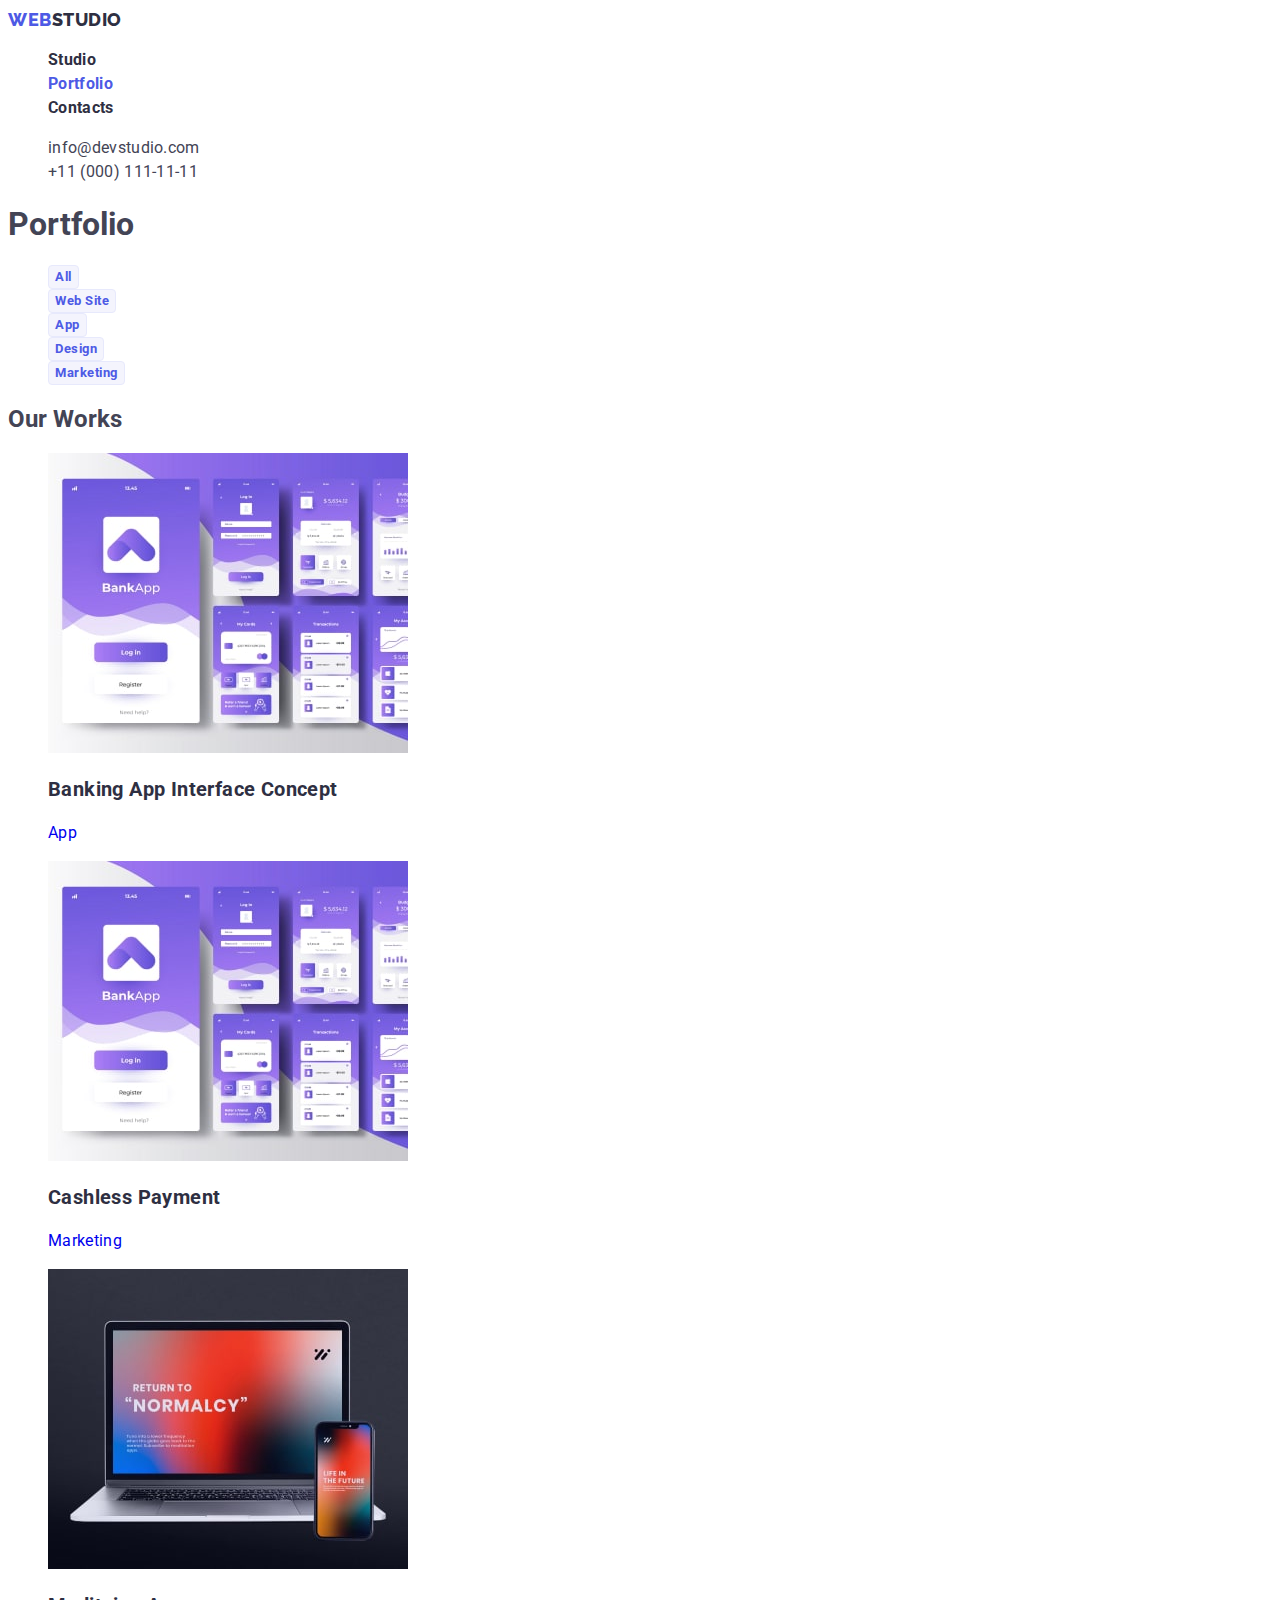
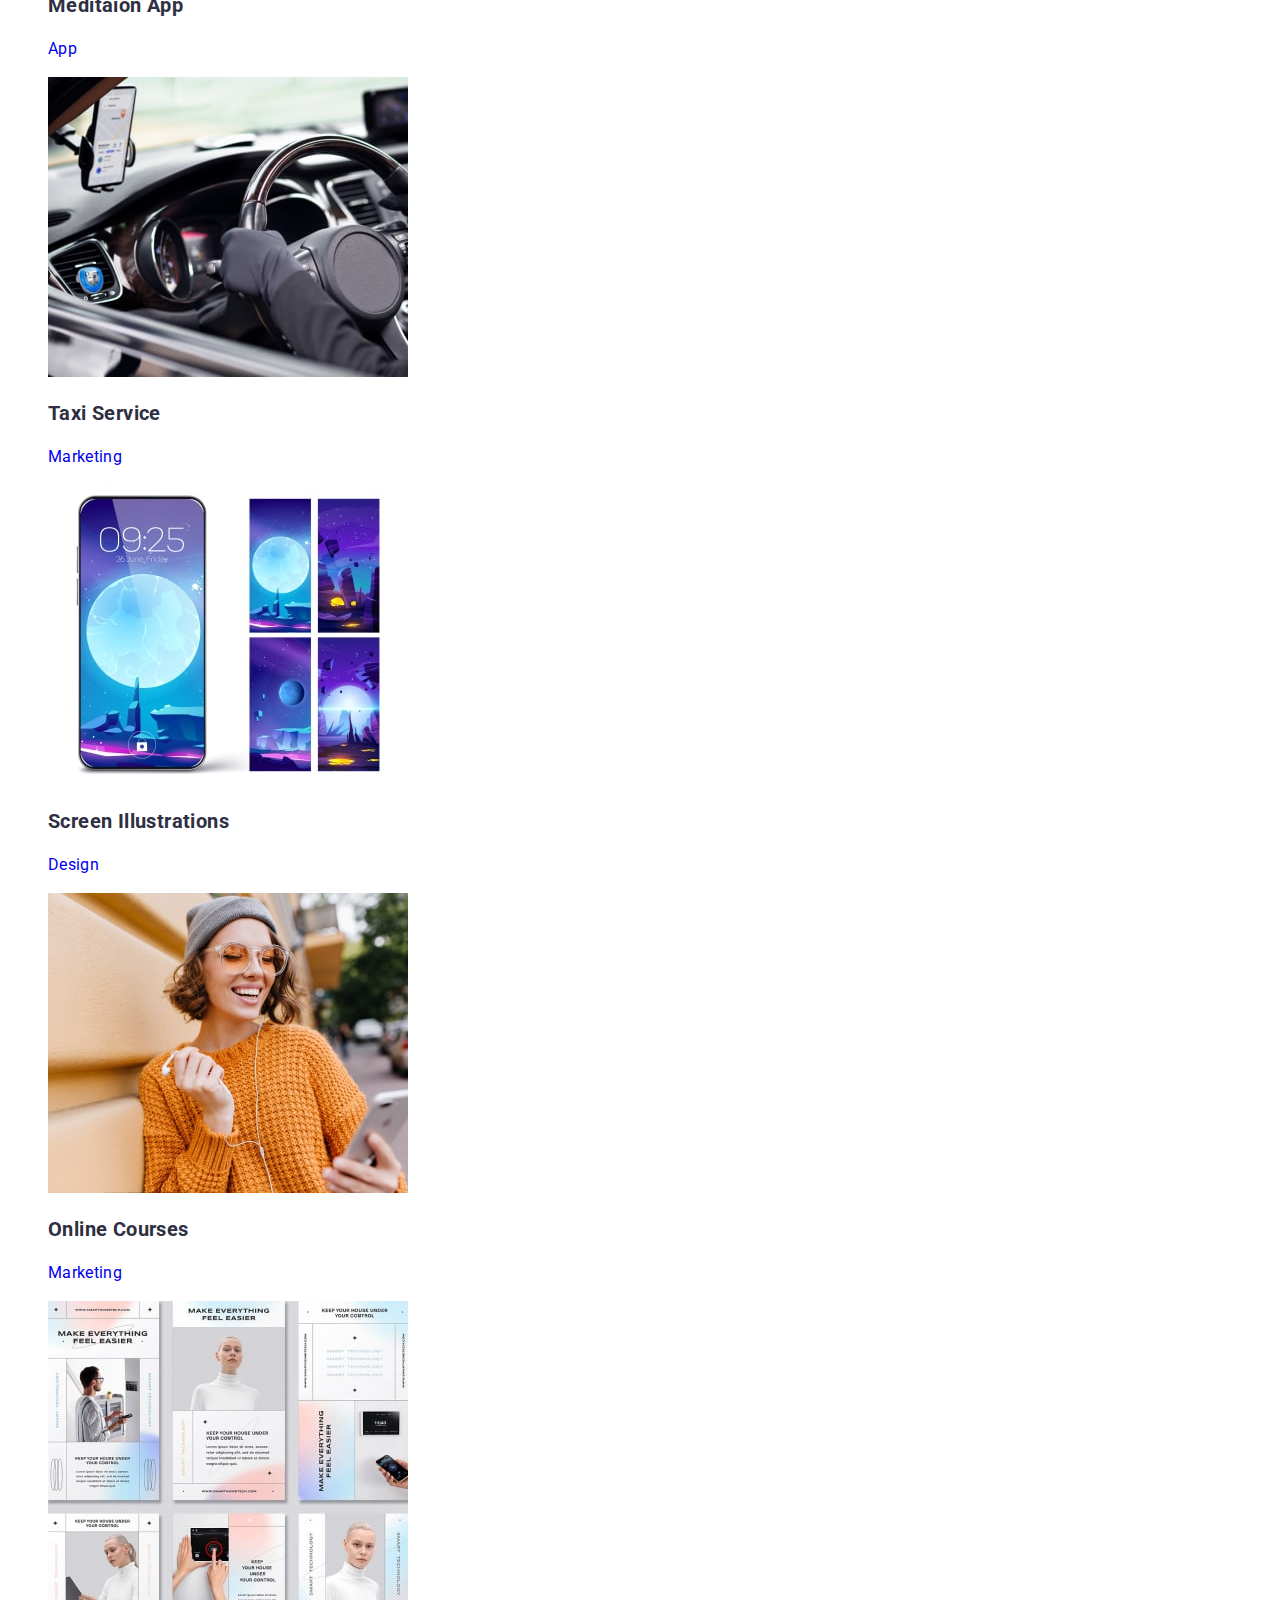
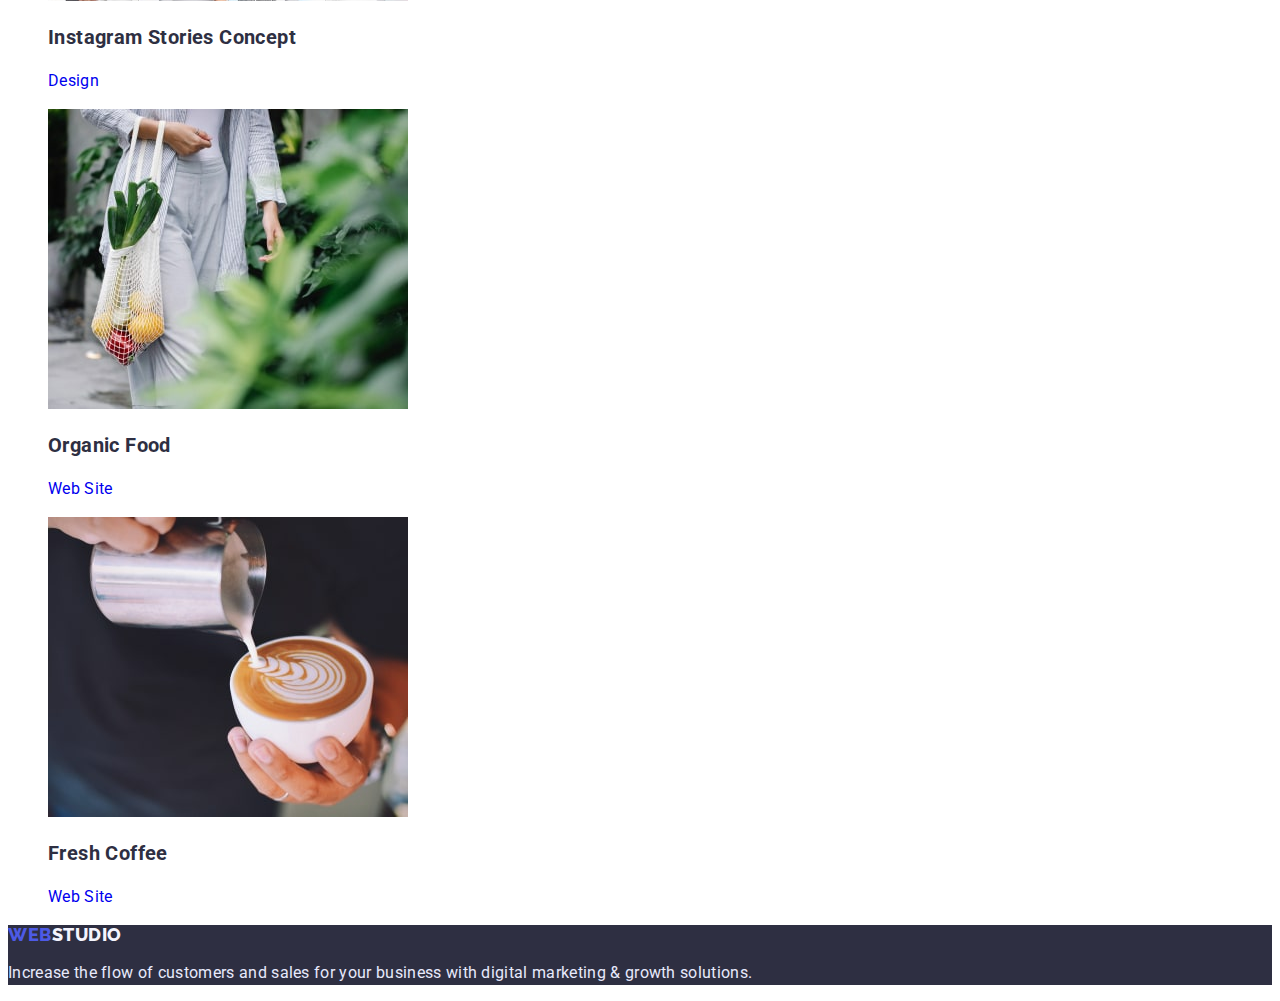
==== portfolio.html @ 01891605 "copyed files from homework 2" ====
<!DOCTYPE html>
<html lang="en">
  <head>
    <meta charset="UTF-8" />
    <meta http-equiv="X-UA-Compatible" content="IE=edge" />
    <meta name="viewport" content="width=device-width, initial-scale=1.0" />
    <title>WebStudio</title>
    <link href="https://fonts.googleapis.com/css2?family=Raleway:wght@800&family=Roboto:wght@400;500;700;900&display=swap" rel="stylesheet" />
    <link rel="stylesheet" href="./css/styles.css" />
  </head>
  <body>
    <header class="header">
      <nav class="header-nav">
        <a class="header-logo logo link" href="./index.html"><span class="logo-start">WEB</span><span class="logo-end">STUDIO</span></a>
        <ul class="header-list list">
          <li>
            <a class="nav-link link" href="./index.html">Studio</a>
          </li>
          <li>
            <a class="nav-link link" href="./portfolio.html"><span class="active-page">Portfolio</span></a>
          </li>
          <li><a class="nav-link link" href="#">Contacts</a></li>
        </ul>
      </nav>
      <ul class="header-contacts list">
        <li><a class="contacts-link link" href="mailto:info@devstudio.com">info@devstudio.com</a></li>
        <li><a class="contacts-link link" href="tel:+110001111111">+11 (000) 111-11-11</a></li>
      </ul>
    </header>
    <main>
      <h1>Portfolio</h1>
      <section>
        <ul class="portfolio-filter list">
          <li><button type="button" class="filter-btn btn">All</button></li>
          <li><button type="button" class="filter-btn btn">Web Site</button></li>
          <li><button type="button" class="filter-btn btn">App</button></li>
          <li><button type="button" class="filter-btn btn">Design</button></li>
          <li><button type="button" class="filter-btn btn">Marketing</button></li>
        </ul>
        <h2>Our Works</h2>
        <ul class="works list">
          <li>
            <a class="link" href="#">
              <img src="./images/portfolio/image-1.jpg" alt="Banking App Interface Concept" width="360" height="300" />
              <h3 class="subtitle">Banking App Interface Concept</h3>
              <p class="text">App</p>
            </a>
          </li>
          <li>
            <a class="link" href="#">
              <img src="./images/portfolio/image-1.jpg" alt="Banking App Interface Concept" width="360" height="300" />
              <h3 class="subtitle">Cashless Payment</h3>
              <p class="text">Marketing</p>
            </a>
          </li>
          <li>
            <a class="link" href="#">
              <img src="./images/portfolio/image-3.jpg" alt="Meditaion App for desktop and mobile phone" width="360" height="300" />
              <h3 class="subtitle">Meditaion App</h3>
              <p class="text">App</p>
            </a>
          </li>
          <li>
            <a class="link" href="#">
              <img src="./images/portfolio/image-4.jpg" alt="Driver in car" width="360" height="300" />
              <h3 class="subtitle">Taxi Service</h3>
              <p class="text">Marketing</p>
            </a>
          </li>
          <li>
            <a class="link" href="#">
              <img src="./images/portfolio/image-5.jpg" alt=" Mobile phone Screen Illustrations" width="360" height="300" />
              <h3 class="subtitle">Screen Illustrations</h3>
              <p class="text">Design</p>
            </a>
          </li>
          <li>
            <a class="link" href="#">
              <img src="./images/portfolio/image-6.jpg" alt="Happy girl with mobile phone" width="360" height="300" />
              <h3 class="subtitle">Online Courses</h3>
              <p class="text">Marketing</p>
            </a>
          </li>
          <li>
            <a class="link" href="#">
              <img src="./images/portfolio/image-7.jpg" alt="Instagram Stories Concept" width="360" height="300" />
              <h3 class="subtitle">Instagram Stories Concept</h3>
              <p class="text">Design</p>
            </a>
          </li>
          <li>
            <a class="link" href="#">
              <img src="./images/portfolio/image-8.jpg" alt="Woman with vegetables in a bag" width="360" height="300" />
              <h3 class="subtitle">Organic Food</h3>
              <p class="text">Web Site</p>
            </a>
          </li>
          <li>
            <a class="link" href="#">
              <img src="./images/portfolio/image-9.jpg" alt="The man makes coffee" width="360" height="300" />
              <h3 class="subtitle">Fresh Coffee</h3>
              <p class="text">Web Site</p>
            </a>
          </li>
        </ul>
      </section>
    </main>
    <footer class="footer">
      <div>
        <a class="footer-logo logo link" href="./index.html"><span class="logo-start">WEB</span><span class="logo-end">STUDIO</span></a>
        <p class="footer-text text">Increase the flow of customers and sales for your business with digital marketing & growth solutions.</p>
      </div>
    </footer>
  </body>
</html>
---- css/styles.css ----
:root {
  /*_________COLOR SCHEME________*/

  /* iris-color*/
  --primary-brand-color: #4d5ae5;
  /* navy-blue-color */
  --dark-color: #2e2f42;
  /* green-color */
  --success-color: #31d0aa;
  /* slate-color */
  --text-color: #434455;
  /* light-text-color */
  --subtle-text-color: #8e8f99;
  /*cornflower-color*/
  --accent-color: #e7e9fc;
  /* cloud-color */
  --light-color: #f4f4fd;
  /* clean */
  --clean-color: #ffffff;
}

body {
  font-family: 'Roboto', 'Helvetica Neue', 'Verdana', 'Tahoma', sans-serif;
  font-size: 16px;
  color: var(--text-color);
  background-color: var(--clean-color);
}

/*_________NULL STYLE________*/
.list {
  list-style: none;
}
.link {
  text-decoration: none;
}
.link:active,
.link:visited {
  color: var(--text-color);
}

/*________DEFAULT STYLE________*/
.btn {
  font-family: 'Roboto';
  cursor: pointer;
  font-weight: 700;
  line-height: 1.5;
  letter-spacing: 0.04em;
}

.title {
  font-weight: 700;
  font-size: 36px;
  line-height: 1.11;
  letter-spacing: 0.02em;
  text-align: center;
  text-transform: capitalize;
  color: var(--dark-color);
}

.subtitle {
  font-weight: 700;
  font-size: 20px;
  line-height: 1.2;
  letter-spacing: 0.02em;
  color: var(--dark-color);
}

.text {
  line-height: 1.5;
  letter-spacing: 0.02em;
}

.active-page {
  color: var(--primary-brand-color);
}

/*_______HEADER________*/
.header {
  background-color: var(--clean-color);
}

.logo {
  font-family: 'Raleway', sans-serif;
  font-weight: 800;
  font-size: 18px;
  line-height: 1.33;
  letter-spacing: 0.03em;
}

.logo-start {
  color: var(--primary-brand-color);
}

.header-logo .logo-end {
  color: var(--dark-color);
}

.nav-link {
  font-weight: 700;
  color: var(--dark-color);
  line-height: 1.5;
  letter-spacing: 0.02em;
}

.nav-link:hover,
.nav-link:focus {
  color: var(--primary-brand-color);
}

.contacts-link {
  color: var(--text-color);
  line-height: 1.5;
  letter-spacing: 0.02em;
}

.contacts-link:hover,
.contacts-link:focus {
  color: var(--primary-brand-color);
}

/*________index.html MAIN________*/

/*_____HERO____ */
.hero {
  background-color: var(--dark-color);
}

.hero-title {
  font-family: 'Roboto';
  font-style: normal;
  font-weight: 700;
  font-size: 56px;
  line-height: 1.07;
  letter-spacing: 0.02em;
  text-align: center;
  color: var(--clean-color);
}

.hero-btn {
  line-height: 1.18;
  color: var(--clean-color);
  border: none;
  background: var(--primary-brand-color);
  box-shadow: 0px 4px 4px rgba(0, 0, 0, 0.15);
  border-radius: 4px;
}

/*____BENEFITS SECTION____*/
/*____SERVISES SECTION____*/

/*____TEAM SECTION____*/
.team {
  background-color: var(--light-color);
}

/*_______portfolio.html MAIN________*/

/*____FILTER SECTION____*/
.filter-btn {
  color: var(--primary-brand-color);
  background: var(--light-color);
  border: 1px solid var(--accent-color);
  border-radius: 4px;
}

.filter-btn:hover,
.filter-btn:focus {
  color: var(--clean-color);
  background: var(--primary-brand-color);
  box-shadow: 0px 3px 1px rgba(0, 0, 0, 0.1), 0px 2px 1px rgba(0, 0, 0, 0.08), 0px 2px 2px rgba(0, 0, 0, 0.12);
  border-radius: 4px;
}

/*________FOOTER________*/
.footer {
  background-color: var(--dark-color);
}

.footer-logo {
  line-height: 1.16;
}

.footer-logo .logo-end {
  color: var(--light-color);
}

.footer-text {
  color: var(--accent-color);
}
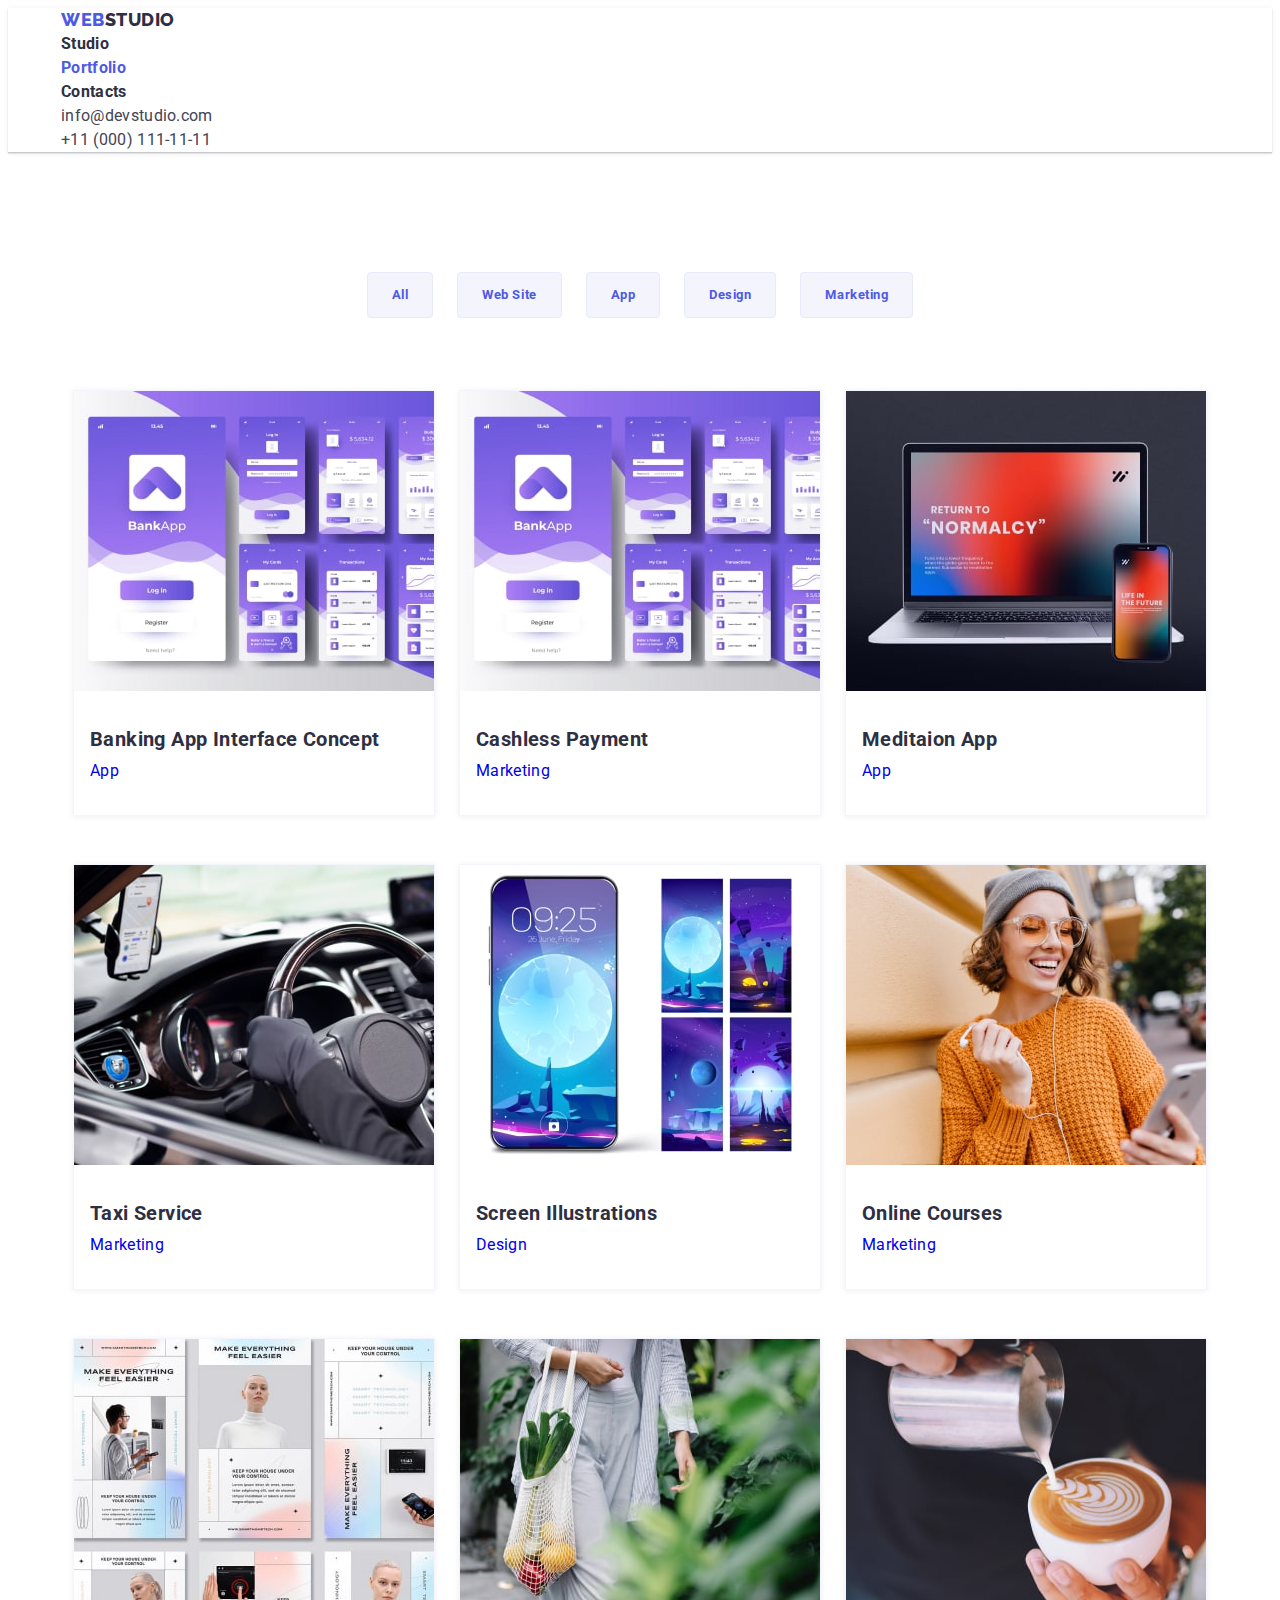
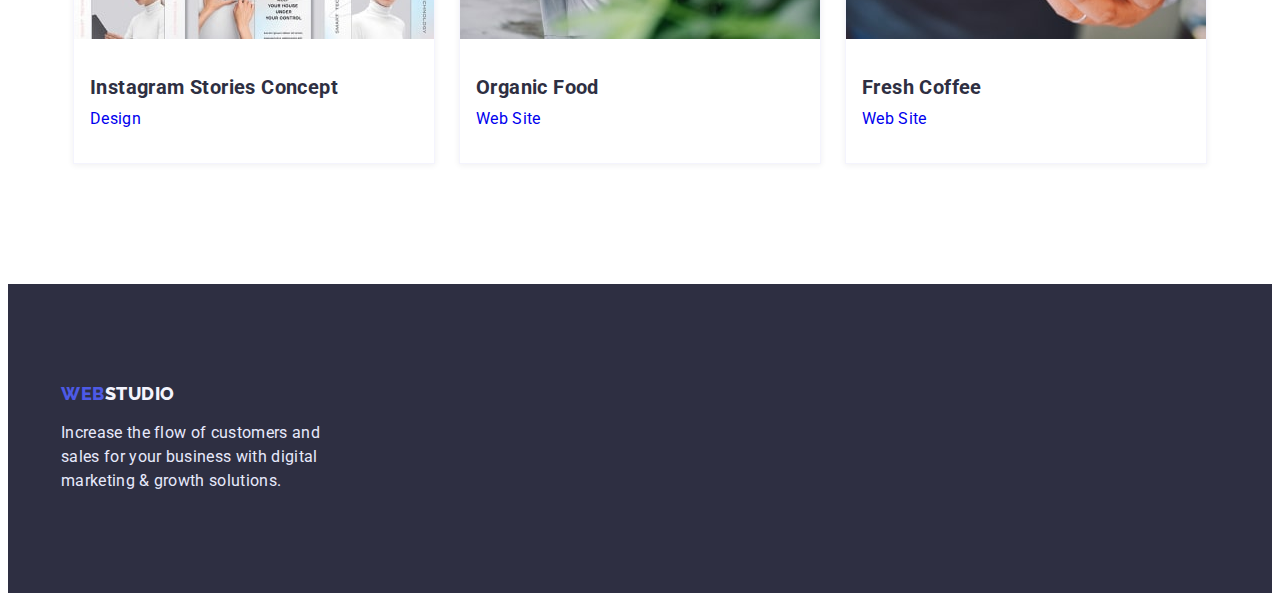
==== commit c02fa152: "portfolio blocks without header" ====
--- a/portfolio.html
+++ b/portfolio.html
@@ -5,108 +5,125 @@
     <meta http-equiv="X-UA-Compatible" content="IE=edge" />
     <meta name="viewport" content="width=device-width, initial-scale=1.0" />
     <title>WebStudio</title>
+    <link
+      rel="stylesheet"
+      href="https://cdnjs.cloudflare.com/ajax/libs/modern-normalize/1.1.0/modern-normalize.min.css"
+      integrity="sha512-wpPYUAdjBVSE4KJnH1VR1HeZfpl1ub8YT/NKx4PuQ5NmX2tKuGu6U/JRp5y+Y8XG2tV+wKQpNHVUX03MfMFn9Q=="
+      crossorigin="anonymous"
+      referrerpolicy="no-referrer"
+    />
     <link href="https://fonts.googleapis.com/css2?family=Raleway:wght@800&family=Roboto:wght@400;500;700;900&display=swap" rel="stylesheet" />
     <link rel="stylesheet" href="./css/styles.css" />
   </head>
   <body>
     <header class="header">
-      <nav class="header-nav">
-        <a class="header-logo logo link" href="./index.html"><span class="logo-start">WEB</span><span class="logo-end">STUDIO</span></a>
-        <ul class="header-list list">
-          <li>
-            <a class="nav-link link" href="./index.html">Studio</a>
-          </li>
-          <li>
-            <a class="nav-link link" href="./portfolio.html"><span class="active-page">Portfolio</span></a>
-          </li>
-          <li><a class="nav-link link" href="#">Contacts</a></li>
+      <div class="container">
+        <nav class="header-nav">
+          <a class="header-logo logo link" href="./index.html"><span class="logo-start">WEB</span><span class="logo-end">STUDIO</span></a>
+          <ul class="header-list list">
+            <li>
+              <a class="nav-link link" href="./index.html">Studio</a>
+            </li>
+            <li>
+              <a class="nav-link link" href="./portfolio.html"><span class="active-page">Portfolio</span></a>
+            </li>
+            <li><a class="nav-link link" href="#">Contacts</a></li>
+          </ul>
+        </nav>
+        <ul class="header-contacts list">
+          <li><a class="contacts-link link" href="mailto:info@devstudio.com">info@devstudio.com</a></li>
+          <li><a class="contacts-link link" href="tel:+110001111111">+11 (000) 111-11-11</a></li>
         </ul>
-      </nav>
-      <ul class="header-contacts list">
-        <li><a class="contacts-link link" href="mailto:info@devstudio.com">info@devstudio.com</a></li>
-        <li><a class="contacts-link link" href="tel:+110001111111">+11 (000) 111-11-11</a></li>
-      </ul>
+      </div>
     </header>
     <main>
-      <h1>Portfolio</h1>
-      <section>
-        <ul class="portfolio-filter list">
-          <li><button type="button" class="filter-btn btn">All</button></li>
-          <li><button type="button" class="filter-btn btn">Web Site</button></li>
-          <li><button type="button" class="filter-btn btn">App</button></li>
-          <li><button type="button" class="filter-btn btn">Design</button></li>
-          <li><button type="button" class="filter-btn btn">Marketing</button></li>
-        </ul>
-        <h2>Our Works</h2>
-        <ul class="works list">
-          <li>
-            <a class="link" href="#">
-              <img src="./images/portfolio/image-1.jpg" alt="Banking App Interface Concept" width="360" height="300" />
-              <h3 class="subtitle">Banking App Interface Concept</h3>
-              <p class="text">App</p>
-            </a>
-          </li>
-          <li>
-            <a class="link" href="#">
-              <img src="./images/portfolio/image-1.jpg" alt="Banking App Interface Concept" width="360" height="300" />
-              <h3 class="subtitle">Cashless Payment</h3>
-              <p class="text">Marketing</p>
-            </a>
-          </li>
-          <li>
-            <a class="link" href="#">
-              <img src="./images/portfolio/image-3.jpg" alt="Meditaion App for desktop and mobile phone" width="360" height="300" />
-              <h3 class="subtitle">Meditaion App</h3>
-              <p class="text">App</p>
-            </a>
-          </li>
-          <li>
-            <a class="link" href="#">
-              <img src="./images/portfolio/image-4.jpg" alt="Driver in car" width="360" height="300" />
-              <h3 class="subtitle">Taxi Service</h3>
-              <p class="text">Marketing</p>
-            </a>
-          </li>
-          <li>
-            <a class="link" href="#">
-              <img src="./images/portfolio/image-5.jpg" alt=" Mobile phone Screen Illustrations" width="360" height="300" />
-              <h3 class="subtitle">Screen Illustrations</h3>
-              <p class="text">Design</p>
-            </a>
-          </li>
-          <li>
-            <a class="link" href="#">
-              <img src="./images/portfolio/image-6.jpg" alt="Happy girl with mobile phone" width="360" height="300" />
-              <h3 class="subtitle">Online Courses</h3>
-              <p class="text">Marketing</p>
-            </a>
-          </li>
-          <li>
-            <a class="link" href="#">
-              <img src="./images/portfolio/image-7.jpg" alt="Instagram Stories Concept" width="360" height="300" />
-              <h3 class="subtitle">Instagram Stories Concept</h3>
-              <p class="text">Design</p>
-            </a>
-          </li>
-          <li>
-            <a class="link" href="#">
-              <img src="./images/portfolio/image-8.jpg" alt="Woman with vegetables in a bag" width="360" height="300" />
-              <h3 class="subtitle">Organic Food</h3>
-              <p class="text">Web Site</p>
-            </a>
-          </li>
-          <li>
-            <a class="link" href="#">
-              <img src="./images/portfolio/image-9.jpg" alt="The man makes coffee" width="360" height="300" />
-              <h3 class="subtitle">Fresh Coffee</h3>
-              <p class="text">Web Site</p>
-            </a>
-          </li>
-        </ul>
+      <h1 class="visually-hidden">Portfolio</h1>
+      <section class="section">
+        <div class="container">
+          <ul class="portfolio-filter list">
+            <li><button type="button" class="filter-btn btn">All</button></li>
+            <li><button type="button" class="filter-btn btn">Web Site</button></li>
+            <li><button type="button" class="filter-btn btn">App</button></li>
+            <li><button type="button" class="filter-btn btn">Design</button></li>
+            <li><button type="button" class="filter-btn btn">Marketing</button></li>
+          </ul>
+          <h2 class="visually-hidden">Our Works</h2>
+          <ul class="works list">
+            <li class="works-item">
+              <a class="link" href="#">
+                <img class="list-img" src="./images/portfolio/image-1.jpg" alt="Banking App Interface Concept" width="360" height="300" />
+                <h3 class="subtitle">Banking App Interface Concept</h3>
+                <p class="text">App</p>
+              </a>
+            </li>
+            <li class="works-item">
+              <a class="link" href="#">
+                <img class="list-img" src="./images/portfolio/image-1.jpg" alt="Banking App Interface Concept" width="360" height="300" />
+                <h3 class="subtitle">Cashless Payment</h3>
+                <p class="text">Marketing</p>
+              </a>
+            </li>
+            <li class="works-item">
+              <a class="link" href="#">
+                <img
+                  class="list-img"
+                  src="./images/portfolio/image-3.jpg"
+                  alt="Meditaion App for desktop and mobile phone"
+                  width="360"
+                  height="300"
+                />
+                <h3 class="subtitle">Meditaion App</h3>
+                <p class="text">App</p>
+              </a>
+            </li>
+            <li class="works-item">
+              <a class="link" href="#">
+                <img class="list-img" src="./images/portfolio/image-4.jpg" alt="Driver in car" width="360" height="300" />
+                <h3 class="subtitle">Taxi Service</h3>
+                <p class="text">Marketing</p>
+              </a>
+            </li>
+            <li class="works-item">
+              <a class="link" href="#">
+                <img class="list-img" src="./images/portfolio/image-5.jpg" alt=" Mobile phone Screen Illustrations" width="360" height="300" />
+                <h3 class="subtitle">Screen Illustrations</h3>
+                <p class="text">Design</p>
+              </a>
+            </li>
+            <li class="works-item">
+              <a class="link" href="#">
+                <img class="list-img" src="./images/portfolio/image-6.jpg" alt="Happy girl with mobile phone" width="360" height="300" />
+                <h3 class="subtitle">Online Courses</h3>
+                <p class="text">Marketing</p>
+              </a>
+            </li>
+            <li class="works-item">
+              <a class="link" href="#">
+                <img class="list-img" src="./images/portfolio/image-7.jpg" alt="Instagram Stories Concept" width="360" height="300" />
+                <h3 class="subtitle">Instagram Stories Concept</h3>
+                <p class="text">Design</p>
+              </a>
+            </li>
+            <li class="works-item">
+              <a class="link" href="#">
+                <img class="list-img" src="./images/portfolio/image-8.jpg" alt="Woman with vegetables in a bag" width="360" height="300" />
+                <h3 class="subtitle">Organic Food</h3>
+                <p class="text">Web Site</p>
+              </a>
+            </li>
+            <li class="works-item">
+              <a class="link" href="#">
+                <img class="list-img" src="./images/portfolio/image-9.jpg" alt="The man makes coffee" width="360" height="300" />
+                <h3 class="subtitle">Fresh Coffee</h3>
+                <p class="text">Web Site</p>
+              </a>
+            </li>
+          </ul>
+        </div>
       </section>
     </main>
     <footer class="footer">
-      <div>
+      <div class="container">
         <a class="footer-logo logo link" href="./index.html"><span class="logo-start">WEB</span><span class="logo-end">STUDIO</span></a>
         <p class="footer-text text">Increase the flow of customers and sales for your business with digital marketing & growth solutions.</p>
       </div>
--- a/css/styles.css
+++ b/css/styles.css
@@ -27,15 +27,39 @@
 }
 
 /*_________NULL STYLE________*/
+h1,
+h2,
+h3 {
+  margin-top: 0;
+  margin-bottom: 0;
+}
 .list {
   list-style: none;
-}
+
+  padding-left: 0;
+  margin-top: 0;
+  margin-bottom: 0;
+}
+
 .link {
   text-decoration: none;
 }
 .link:active,
 .link:visited {
   color: var(--text-color);
+}
+
+.visually-hidden {
+  position: absolute;
+  width: 1px;
+  height: 1px;
+  margin: -1px;
+  border: 0;
+  padding: 0;
+  white-space: nowrap;
+  clip-path: inset(100%);
+  clip: rect(0 0 0 0);
+  overflow: hidden;
 }
 
 /*________DEFAULT STYLE________*/
@@ -47,6 +71,13 @@
   letter-spacing: 0.04em;
 }
 
+.container {
+  width: 1158px;
+  padding-left: 12px;
+  padding-right: 12px;
+  margin: 0 auto;
+}
+
 .title {
   font-weight: 700;
   font-size: 36px;
@@ -55,6 +86,8 @@
   text-align: center;
   text-transform: capitalize;
   color: var(--dark-color);
+
+  margin-bottom: 72px;
 }
 
 .subtitle {
@@ -63,20 +96,36 @@
   line-height: 1.2;
   letter-spacing: 0.02em;
   color: var(--dark-color);
+
+  margin-bottom: 8px;
 }
 
 .text {
   line-height: 1.5;
   letter-spacing: 0.02em;
+
+  margin-top: 0;
+  margin-bottom: 0;
 }
 
 .active-page {
   color: var(--primary-brand-color);
+}
+
+.list-img {
+  margin-bottom: 32px;
+}
+
+.section {
+  padding-top: 120px;
+  padding-bottom: 120px;
 }
 
 /*_______HEADER________*/
 .header {
   background-color: var(--clean-color);
+  border-bottom: 1px transparent;
+  box-shadow: 0px 2px 1px rgba(46, 47, 66, 0.08), 0px 1px 1px rgba(46, 47, 66, 0.16), 0px 1px 6px rgba(46, 47, 66, 0.08);
 }
 
 .logo {
@@ -107,6 +156,11 @@
   color: var(--primary-brand-color);
 }
 
+.header-contacts {
+  margin-bottom: 0;
+  margin-top: 0;
+}
+
 .contacts-link {
   color: var(--text-color);
   line-height: 1.5;
@@ -123,6 +177,7 @@
 /*_____HERO____ */
 .hero {
   background-color: var(--dark-color);
+  text-align: center;
 }
 
 .hero-title {
@@ -134,33 +189,93 @@
   letter-spacing: 0.02em;
   text-align: center;
   color: var(--clean-color);
+
+  margin-bottom: 48px;
+  margin-top: 0;
 }
 
 .hero-btn {
   line-height: 1.18;
   color: var(--clean-color);
+
   border: none;
   background: var(--primary-brand-color);
   box-shadow: 0px 4px 4px rgba(0, 0, 0, 0.15);
   border-radius: 4px;
+
+  min-width: 170px;
+  padding: 16px 32px;
 }
 
 /*____BENEFITS SECTION____*/
+
+.section .benefits {
+  padding-bottom: 120px;
+}
+
+.benefits-list {
+  display: flex;
+}
+
+.benefits-item:not(:last-child) {
+  margin-right: 24px;
+}
+
 /*____SERVISES SECTION____*/
+
+.services-list {
+  display: flex;
+}
+
+.services-item:not(:last-child) {
+  margin-right: 24px;
+}
 
 /*____TEAM SECTION____*/
 .team {
   background-color: var(--light-color);
 }
 
+.team-list {
+  display: flex;
+}
+
+.team-item {
+  text-align: center;
+
+  background: var(--clean-color);
+  box-shadow: 0px 1px 6px rgba(46, 47, 66, 0.08), 0px 1px 1px rgba(46, 47, 66, 0.16), 0px 2px 1px rgba(46, 47, 66, 0.08);
+  border-radius: 0px 0px 4px 4px;
+
+  padding-bottom: 32px;
+}
+
+.team-item:not(:last-child) {
+  margin-right: 24px;
+}
+
 /*_______portfolio.html MAIN________*/
 
 /*____FILTER SECTION____*/
+
+.portfolio-filter {
+  margin-bottom: 72px;
+
+  display: flex;
+  justify-content: center;
+}
+
+.portfolio-filter li:not(:last-child) {
+  margin-right: 24px;
+}
+
 .filter-btn {
   color: var(--primary-brand-color);
   background: var(--light-color);
   border: 1px solid var(--accent-color);
   border-radius: 4px;
+
+  padding: 12px 24px;
 }
 
 .filter-btn:hover,
@@ -171,13 +286,53 @@
   border-radius: 4px;
 }
 
+/*____WORKS SECTION____*/
+
+.works {
+  display: flex;
+  flex-wrap: wrap;
+  justify-content: center;
+}
+
+.works-item {
+  background: var(--clean-color);
+  border: 0.5px solid var(--light-color);
+  box-shadow: 0px 1px 6px rgba(46, 47, 66, 0.08);
+
+  padding-bottom: 32px;
+  max-width: 360px;
+}
+
+.works-item:not(:nth-child(3n)) {
+  margin-right: 24px;
+}
+
+.works-item:not(:nth-child(n + 7)) {
+  margin-bottom: 48px;
+}
+
+.works-item:hover,
+.works-item:focus {
+  box-shadow: 0px 1px 6px rgba(46, 47, 66, 0.08), 0px 1px 1px rgba(46, 47, 66, 0.16), 0px 2px 1px rgba(46, 47, 66, 0.08);
+}
+
+.works-item .subtitle,
+.works-item .text {
+  margin-left: 16px;
+}
+
 /*________FOOTER________*/
 .footer {
   background-color: var(--dark-color);
+  padding-top: 100px;
+  padding-bottom: 100px;
 }
 
 .footer-logo {
   line-height: 1.16;
+
+  display: inline-block;
+  margin-bottom: 16px;
 }
 
 .footer-logo .logo-end {
@@ -186,4 +341,6 @@
 
 .footer-text {
   color: var(--accent-color);
-}
+
+  width: 264px;
+}
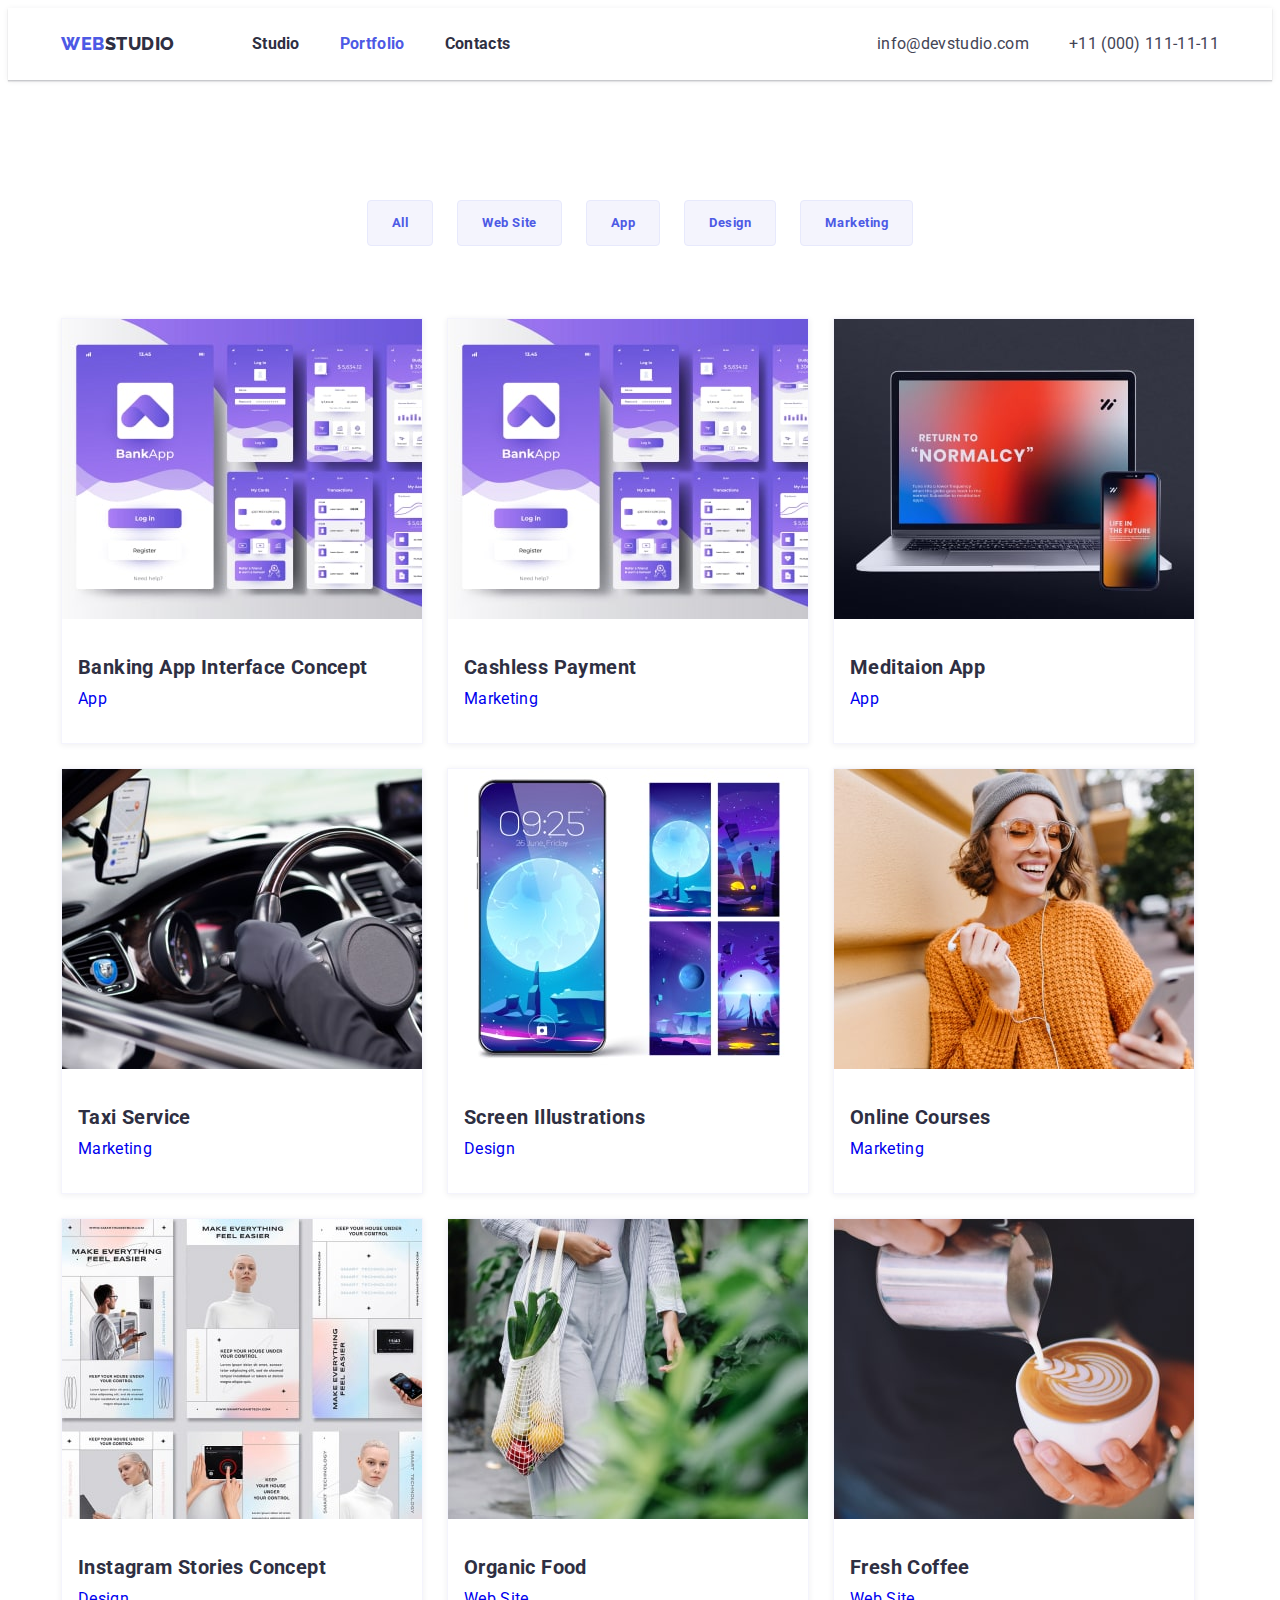
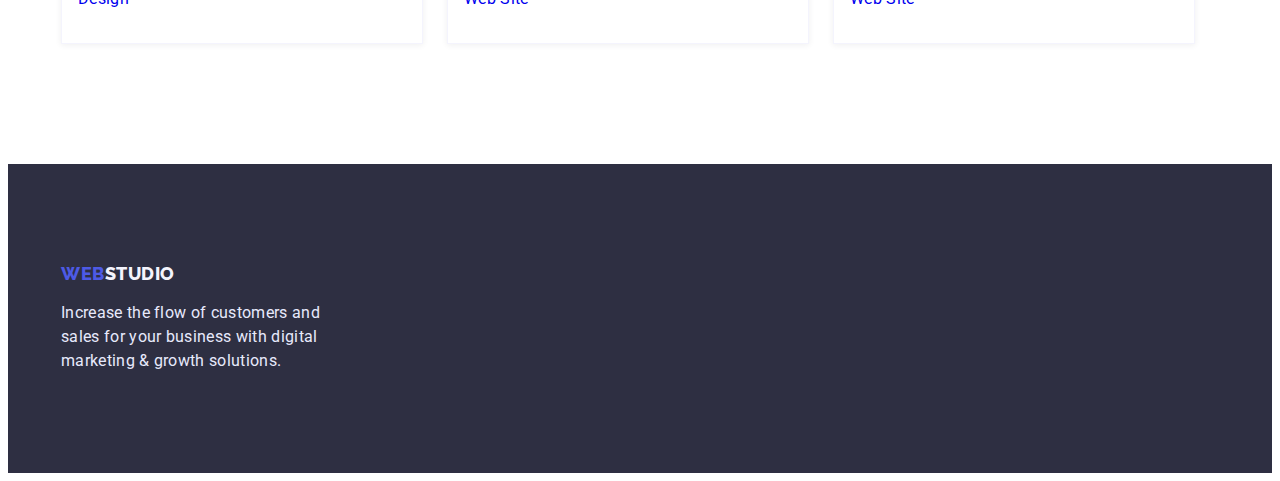
==== commit 32392f69: "homework 3 end" ====
--- a/portfolio.html
+++ b/portfolio.html
@@ -18,22 +18,28 @@
   <body>
     <header class="header">
       <div class="container">
-        <nav class="header-nav">
-          <a class="header-logo logo link" href="./index.html"><span class="logo-start">WEB</span><span class="logo-end">STUDIO</span></a>
-          <ul class="header-list list">
-            <li>
-              <a class="nav-link link" href="./index.html">Studio</a>
+        <div class="header-flex">
+          <nav class="header-nav">
+            <a class="header-logo logo link" href="./index.html"><span class="logo-start">WEB</span><span class="logo-end">STUDIO</span></a>
+            <ul class="header-menu list">
+              <li class="menu-item">
+                <a class="nav-link link" href="./index.html">Studio</a>
+              </li>
+              <li class="menu-item">
+                <a class="nav-link link" href="./portfolio.html"><span class="active-page">Portfolio</span></a>
+              </li>
+              <li class="menu-item"><a class="nav-link link" href="#">Contacts</a></li>
+            </ul>
+          </nav>
+          <ul class="header-contacts list">
+            <li class="contacts-item">
+              <a class="contacts-link link" href="mailto:info@devstudio.com">info@devstudio.com</a>
             </li>
-            <li>
-              <a class="nav-link link" href="./portfolio.html"><span class="active-page">Portfolio</span></a>
+            <li class="contacts-item">
+              <a class="contacts-link link" href="tel:+110001111111">+11 (000) 111-11-11</a>
             </li>
-            <li><a class="nav-link link" href="#">Contacts</a></li>
           </ul>
-        </nav>
-        <ul class="header-contacts list">
-          <li><a class="contacts-link link" href="mailto:info@devstudio.com">info@devstudio.com</a></li>
-          <li><a class="contacts-link link" href="tel:+110001111111">+11 (000) 111-11-11</a></li>
-        </ul>
+        </div>
       </div>
     </header>
     <main>
--- a/css/styles.css
+++ b/css/styles.css
@@ -124,8 +124,36 @@
 /*_______HEADER________*/
 .header {
   background-color: var(--clean-color);
-  border-bottom: 1px transparent;
   box-shadow: 0px 2px 1px rgba(46, 47, 66, 0.08), 0px 1px 1px rgba(46, 47, 66, 0.16), 0px 1px 6px rgba(46, 47, 66, 0.08);
+
+  padding: 24px 0;
+}
+
+.header-menu {
+  display: flex;
+  margin-left: 77px;
+}
+
+.header-nav {
+  display: flex;
+}
+
+.header-flex {
+  display: flex;
+  align-items: center;
+}
+
+.header-menu .menu-item:not(:last-child) {
+  margin-right: 40px;
+}
+
+.header-contacts {
+  display: flex;
+  margin-left: auto;
+}
+
+.header-contacts .contacts-item:not(:last-child) {
+  margin-right: 40px;
 }
 
 .logo {
@@ -175,8 +203,14 @@
 /*________index.html MAIN________*/
 
 /*_____HERO____ */
+
+.hero .container {
+  padding: 192px 0;
+}
+
 .hero {
   background-color: var(--dark-color);
+
   text-align: center;
 }
 
@@ -291,7 +325,7 @@
 .works {
   display: flex;
   flex-wrap: wrap;
-  justify-content: center;
+  margin: -12px;
 }
 
 .works-item {
@@ -300,15 +334,7 @@
   box-shadow: 0px 1px 6px rgba(46, 47, 66, 0.08);
 
   padding-bottom: 32px;
-  max-width: 360px;
-}
-
-.works-item:not(:nth-child(3n)) {
-  margin-right: 24px;
-}
-
-.works-item:not(:nth-child(n + 7)) {
-  margin-bottom: 48px;
+  margin: 12px;
 }
 
 .works-item:hover,
@@ -324,6 +350,7 @@
 /*________FOOTER________*/
 .footer {
   background-color: var(--dark-color);
+
   padding-top: 100px;
   padding-bottom: 100px;
 }
